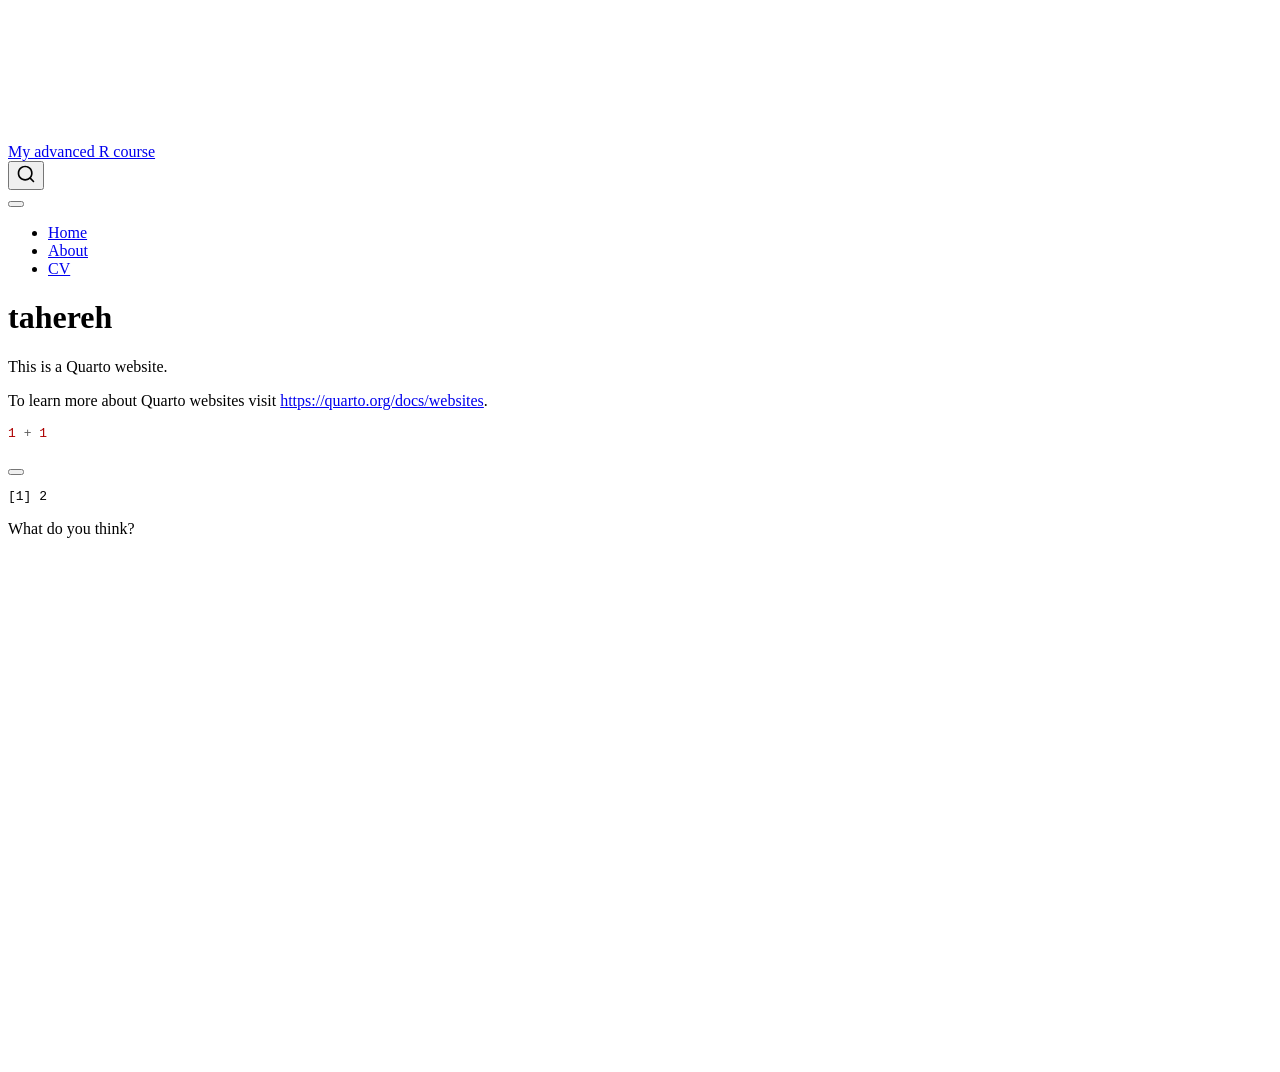
==== index.html @ 50715122 "Built site for gh-pages" ====
<!DOCTYPE html>
<html xmlns="http://www.w3.org/1999/xhtml" lang="en" xml:lang="en"><head>

<meta charset="utf-8">
<meta name="generator" content="quarto-1.9.32">

<meta name="viewport" content="width=device-width, initial-scale=1.0, user-scalable=yes">


<title>tahereh – My advanced R course</title>
<style>
/* Default styles provided by pandoc.
** See https://pandoc.org/MANUAL.html#variables-for-html for config info.
*/
code{white-space: pre-wrap;}
span.smallcaps{font-variant: small-caps;}
div.columns{display: flex; gap: min(4vw, 1.5em);}
div.column{flex: auto; overflow-x: auto;}
div.hanging-indent{margin-left: 1.5em; text-indent: -1.5em;}
ul.task-list{list-style: none;}
ul.task-list li input[type="checkbox"] {
  width: 0.8em;
  margin: 0 0.8em 0.2em -1em; /* quarto-specific, see https://github.com/quarto-dev/quarto-cli/issues/4556 */ 
  vertical-align: middle;
}
/* CSS for syntax highlighting */
html { -webkit-text-size-adjust: 100%; }
pre > code.sourceCode { white-space: pre; position: relative; }
pre > code.sourceCode > span { display: inline-block; line-height: 1.25; }
pre > code.sourceCode > span:empty { height: 1.2em; }
.sourceCode { overflow: visible; }
code.sourceCode > span { color: inherit; text-decoration: inherit; }
div.sourceCode { margin: 1em 0; }
pre.sourceCode { margin: 0; }
@media screen {
div.sourceCode { overflow: auto; }
}
@media print {
pre > code.sourceCode { white-space: pre-wrap; }
pre > code.sourceCode > span { text-indent: -5em; padding-left: 5em; }
}
pre.numberSource code
  { counter-reset: source-line 0; }
pre.numberSource code > span
  { position: relative; left: -4em; counter-increment: source-line; }
pre.numberSource code > span > a:first-child::before
  { content: counter(source-line);
    position: relative; left: -1em; text-align: right; vertical-align: baseline;
    border: none; display: inline-block;
    -webkit-touch-callout: none; -webkit-user-select: none;
    -khtml-user-select: none; -moz-user-select: none;
    -ms-user-select: none; user-select: none;
    padding: 0 4px; width: 4em;
  }
pre.numberSource { margin-left: 3em;  padding-left: 4px; }
div.sourceCode
  {   }
@media screen {
pre > code.sourceCode > span > a:first-child::before { text-decoration: underline; }
}
</style>


<script src="site_libs/quarto-nav/quarto-nav.js"></script>
<script src="site_libs/quarto-nav/headroom.min.js"></script>
<script src="site_libs/clipboard/clipboard.min.js"></script>
<script src="site_libs/quarto-search/autocomplete.umd.js"></script>
<script src="site_libs/quarto-search/fuse.min.js"></script>
<script src="site_libs/quarto-search/quarto-search.js"></script>
<meta name="quarto:offset" content="./">
<script src="site_libs/quarto-html/quarto.js" type="module"></script>
<script src="site_libs/quarto-html/tabsets/tabsets.js" type="module"></script>
<script src="site_libs/quarto-html/popper.min.js"></script>
<script src="site_libs/quarto-html/tippy.umd.min.js"></script>
<script src="site_libs/quarto-html/anchor.min.js"></script>
<link href="site_libs/quarto-html/tippy.css" rel="stylesheet">
<link href="site_libs/quarto-html/quarto-syntax-highlighting-067f8ab80d092ae3595f7402c2c9b667.css" rel="stylesheet" id="quarto-text-highlighting-styles">
<script src="site_libs/bootstrap/bootstrap.min.js"></script>
<link href="site_libs/bootstrap/bootstrap-icons.css" rel="stylesheet">
<link href="site_libs/bootstrap/bootstrap-a0f9fd0d421825b736dc1bbcbcba2219.min.css" rel="stylesheet" append-hash="true" id="quarto-bootstrap" data-mode="light">
<script id="quarto-search-options" type="application/json">{
  "location": "navbar",
  "copy-button": false,
  "collapse-after": 3,
  "panel-placement": "end",
  "type": "overlay",
  "limit": 50,
  "keyboard-shortcut": [
    "f",
    "/",
    "s"
  ],
  "show-item-context": false,
  "language": {
    "search-no-results-text": "No results",
    "search-matching-documents-text": "matching documents",
    "search-copy-link-title": "Copy link to search",
    "search-hide-matches-text": "Hide additional matches",
    "search-more-match-text": "more match in this document",
    "search-more-matches-text": "more matches in this document",
    "search-clear-button-title": "Clear",
    "search-text-placeholder": "",
    "search-detached-cancel-button-title": "Cancel",
    "search-submit-button-title": "Submit",
    "search-label": "Search"
  }
}</script>


<link rel="stylesheet" href="styles.css">
</head>

<body class="nav-fixed quarto-light">

<div id="quarto-search-results"></div>
  <header id="quarto-header" class="headroom fixed-top">
    <nav class="navbar navbar-expand-lg " data-bs-theme="dark">
      <div class="navbar-container container-fluid">
      <div class="navbar-brand-container mx-auto">
    <a class="navbar-brand" href="./index.html">
    <span class="navbar-title">My advanced R course</span>
    </a>
  </div>
            <div id="quarto-search" class="" title="Search"></div>
          <button class="navbar-toggler" type="button" data-bs-toggle="collapse" data-bs-target="#navbarCollapse" aria-controls="navbarCollapse" role="menu" aria-expanded="false" aria-label="Toggle navigation" onclick="if (window.quartoToggleHeadroom) { window.quartoToggleHeadroom(); }">
  <span class="navbar-toggler-icon"></span>
</button>
          <div class="collapse navbar-collapse" id="navbarCollapse">
            <ul class="navbar-nav navbar-nav-scroll me-auto">
  <li class="nav-item">
    <a class="nav-link active" href="./index.html" aria-current="page"> 
<span class="menu-text">Home</span></a>
  </li>  
  <li class="nav-item">
    <a class="nav-link" href="./about.html"> 
<span class="menu-text">About</span></a>
  </li>  
  <li class="nav-item">
    <a class="nav-link" href="./cv.html"> 
<span class="menu-text">CV</span></a>
  </li>  
</ul>
          </div> <!-- /navcollapse -->
            <div class="quarto-navbar-tools">
</div>
      </div> <!-- /container-fluid -->
    </nav>
</header>
<!-- content -->
<div id="quarto-content" class="quarto-container page-columns page-rows-contents page-layout-article page-navbar">
<!-- sidebar -->
<!-- margin-sidebar -->
    <div id="quarto-margin-sidebar" class="sidebar margin-sidebar zindex-bottom">
        
    </div>
<!-- main -->
<main class="content" id="quarto-document-content">

<header id="title-block-header" class="quarto-title-block default">
<div class="quarto-title">
<h1 class="title">tahereh</h1>
</div>



<div class="quarto-title-meta">

    
  
    
  </div>
  


</header>


<p>This is a Quarto website.</p>
<p>To learn more about Quarto websites visit <a href="https://quarto.org/docs/websites" class="uri">https://quarto.org/docs/websites</a>.</p>
<div class="cell">
<div class="code-copy-outer-scaffold"><div class="sourceCode cell-code" id="cb1"><pre class="sourceCode r code-with-copy"><code class="sourceCode r"><span id="cb1-1"><a href="#cb1-1" aria-hidden="true" tabindex="-1"></a><span class="dv">1</span> <span class="sc">+</span> <span class="dv">1</span></span></code></pre></div><button title="Copy to Clipboard" class="code-copy-button"><i class="bi"></i></button></div>
<div class="cell-output cell-output-stdout">
<pre><code>[1] 2</code></pre>
</div>
</div>
<p>What do you think?</p>



</main> <!-- /main -->
<script id="quarto-html-after-body" type="application/javascript">
  window.document.addEventListener("DOMContentLoaded", function (event) {
    const icon = "";
    const anchorJS = new window.AnchorJS();
    anchorJS.options = {
      placement: 'right',
      icon: icon
    };
    anchorJS.add('.anchored');
    const isCodeAnnotation = (el) => {
      for (const clz of el.classList) {
        if (clz.startsWith('code-annotation-')) {                     
          return true;
        }
      }
      return false;
    }
    const onCopySuccess = function(e) {
      // button target
      const button = e.trigger;
      // don't keep focus
      button.blur();
      // flash "checked"
      button.classList.add('code-copy-button-checked');
      var currentTitle = button.getAttribute("title");
      button.setAttribute("title", "Copied!");
      let tooltip;
      if (window.bootstrap) {
        button.setAttribute("data-bs-toggle", "tooltip");
        button.setAttribute("data-bs-placement", "left");
        button.setAttribute("data-bs-title", "Copied!");
        tooltip = new bootstrap.Tooltip(button, 
          { trigger: "manual", 
            customClass: "code-copy-button-tooltip",
            offset: [0, -8]});
        tooltip.show();    
      }
      setTimeout(function() {
        if (tooltip) {
          tooltip.hide();
          button.removeAttribute("data-bs-title");
          button.removeAttribute("data-bs-toggle");
          button.removeAttribute("data-bs-placement");
        }
        button.setAttribute("title", currentTitle);
        button.classList.remove('code-copy-button-checked');
      }, 1000);
      // clear code selection
      e.clearSelection();
    }
    const getTextToCopy = function(trigger) {
      const outerScaffold = trigger.parentElement.cloneNode(true);
      const codeEl = outerScaffold.querySelector('code');
      for (const childEl of codeEl.children) {
        if (isCodeAnnotation(childEl)) {
          childEl.remove();
        }
      }
      return codeEl.innerText;
    }
    const clipboard = new window.ClipboardJS('.code-copy-button:not([data-in-quarto-modal])', {
      text: getTextToCopy
    });
    clipboard.on('success', onCopySuccess);
    if (window.document.getElementById('quarto-embedded-source-code-modal')) {
      const clipboardModal = new window.ClipboardJS('.code-copy-button[data-in-quarto-modal]', {
        text: getTextToCopy,
        container: window.document.getElementById('quarto-embedded-source-code-modal')
      });
      clipboardModal.on('success', onCopySuccess);
    }
      var localhostRegex = new RegExp(/^(?:http|https):\/\/localhost\:?[0-9]*\//);
      var mailtoRegex = new RegExp(/^mailto:/);
        var filterRegex = new RegExp('/' + window.location.host + '/');
      var isInternal = (href) => {
          return filterRegex.test(href) || localhostRegex.test(href) || mailtoRegex.test(href);
      }
      // Inspect non-navigation links and adorn them if external
     var links = window.document.querySelectorAll('a[href]:not(.nav-link):not(.navbar-brand):not(.toc-action):not(.sidebar-link):not(.sidebar-item-toggle):not(.pagination-link):not(.no-external):not([aria-hidden]):not(.dropdown-item):not(.quarto-navigation-tool):not(.about-link)');
      for (var i=0; i<links.length; i++) {
        const link = links[i];
        if (!isInternal(link.href)) {
          // undo the damage that might have been done by quarto-nav.js in the case of
          // links that we want to consider external
          if (link.dataset.originalHref !== undefined) {
            link.href = link.dataset.originalHref;
          }
        }
      }
    function tippyHover(el, contentFn, onTriggerFn, onUntriggerFn) {
      const config = {
        allowHTML: true,
        maxWidth: 500,
        delay: 100,
        arrow: false,
        appendTo: function(el) {
            return el.parentElement;
        },
        interactive: true,
        interactiveBorder: 10,
        theme: 'quarto',
        placement: 'bottom-start',
      };
      if (contentFn) {
        config.content = contentFn;
      }
      if (onTriggerFn) {
        config.onTrigger = onTriggerFn;
      }
      if (onUntriggerFn) {
        config.onUntrigger = onUntriggerFn;
      }
      window.tippy(el, config); 
    }
    const noterefs = window.document.querySelectorAll('a[role="doc-noteref"]');
    for (var i=0; i<noterefs.length; i++) {
      const ref = noterefs[i];
      tippyHover(ref, function() {
        // use id or data attribute instead here
        let href = ref.getAttribute('data-footnote-href') || ref.getAttribute('href');
        try { href = new URL(href).hash; } catch {}
        const id = href.replace(/^#\/?/, "");
        const note = window.document.getElementById(id);
        if (note) {
          return note.innerHTML;
        } else {
          return "";
        }
      });
    }
    const xrefs = window.document.querySelectorAll('a.quarto-xref');
    const processXRef = (id, note) => {
      // Strip column container classes
      const stripColumnClz = (el) => {
        el.classList.remove("page-full", "page-columns");
        if (el.children) {
          for (const child of el.children) {
            stripColumnClz(child);
          }
        }
      }
      stripColumnClz(note)
      if (id === null || id.startsWith('sec-')) {
        // Special case sections, only their first couple elements
        const container = document.createElement("div");
        if (note.children && note.children.length > 2) {
          container.appendChild(note.children[0].cloneNode(true));
          for (let i = 1; i < note.children.length; i++) {
            const child = note.children[i];
            if (child.tagName === "P" && child.innerText === "") {
              continue;
            } else {
              container.appendChild(child.cloneNode(true));
              break;
            }
          }
          if (window.Quarto?.typesetMath) {
            window.Quarto.typesetMath(container);
          }
          return container.innerHTML
        } else {
          if (window.Quarto?.typesetMath) {
            window.Quarto.typesetMath(note);
          }
          return note.innerHTML;
        }
      } else {
        // Remove any anchor links if they are present
        const anchorLink = note.querySelector('a.anchorjs-link');
        if (anchorLink) {
          anchorLink.remove();
        }
        if (window.Quarto?.typesetMath) {
          window.Quarto.typesetMath(note);
        }
        if (note.classList.contains("callout")) {
          return note.outerHTML;
        } else {
          return note.innerHTML;
        }
      }
    }
    for (var i=0; i<xrefs.length; i++) {
      const xref = xrefs[i];
      tippyHover(xref, undefined, function(instance) {
        instance.disable();
        let url = xref.getAttribute('href');
        let hash = undefined; 
        if (url.startsWith('#')) {
          hash = url;
        } else {
          try { hash = new URL(url).hash; } catch {}
        }
        if (hash) {
          const id = hash.replace(/^#\/?/, "");
          const note = window.document.getElementById(id);
          if (note !== null) {
            try {
              const html = processXRef(id, note.cloneNode(true));
              instance.setContent(html);
            } finally {
              instance.enable();
              instance.show();
            }
          } else {
            // See if we can fetch this
            fetch(url.split('#')[0])
            .then(res => res.text())
            .then(html => {
              const parser = new DOMParser();
              const htmlDoc = parser.parseFromString(html, "text/html");
              const note = htmlDoc.getElementById(id);
              if (note !== null) {
                const html = processXRef(id, note);
                instance.setContent(html);
              } 
            }).finally(() => {
              instance.enable();
              instance.show();
            });
          }
        } else {
          // See if we can fetch a full url (with no hash to target)
          // This is a special case and we should probably do some content thinning / targeting
          fetch(url)
          .then(res => res.text())
          .then(html => {
            const parser = new DOMParser();
            const htmlDoc = parser.parseFromString(html, "text/html");
            const note = htmlDoc.querySelector('main.content');
            if (note !== null) {
              // This should only happen for chapter cross references
              // (since there is no id in the URL)
              // remove the first header
              if (note.children.length > 0 && note.children[0].tagName === "HEADER") {
                note.children[0].remove();
              }
              const html = processXRef(null, note);
              instance.setContent(html);
            } 
          }).finally(() => {
            instance.enable();
            instance.show();
          });
        }
      }, function(instance) {
      });
    }
        let selectedAnnoteEl;
        const selectorForAnnotation = ( cell, annotation) => {
          let cellAttr = 'data-code-cell="' + cell + '"';
          let lineAttr = 'data-code-annotation="' +  annotation + '"';
          const selector = 'span[' + cellAttr + '][' + lineAttr + ']';
          return selector;
        }
        const selectCodeLines = (annoteEl) => {
          const doc = window.document;
          const targetCell = annoteEl.getAttribute("data-target-cell");
          const targetAnnotation = annoteEl.getAttribute("data-target-annotation");
          const annoteSpan = window.document.querySelector(selectorForAnnotation(targetCell, targetAnnotation));
          const lines = annoteSpan.getAttribute("data-code-lines").split(",");
          const lineIds = lines.map((line) => {
            return targetCell + "-" + line;
          })
          let top = null;
          let height = null;
          let parent = null;
          if (lineIds.length > 0) {
              //compute the position of the single el (top and bottom and make a div)
              const el = window.document.getElementById(lineIds[0]);
              top = el.offsetTop;
              height = el.offsetHeight;
              parent = el.parentElement.parentElement;
            if (lineIds.length > 1) {
              const lastEl = window.document.getElementById(lineIds[lineIds.length - 1]);
              const bottom = lastEl.offsetTop + lastEl.offsetHeight;
              height = bottom - top;
            }
            if (top !== null && height !== null && parent !== null) {
              // cook up a div (if necessary) and position it 
              let div = window.document.getElementById("code-annotation-line-highlight");
              if (div === null) {
                div = window.document.createElement("div");
                div.setAttribute("id", "code-annotation-line-highlight");
                div.style.position = 'absolute';
                parent.appendChild(div);
              }
              div.style.top = top - 2 + "px";
              div.style.height = height + 4 + "px";
              div.style.left = 0;
              let gutterDiv = window.document.getElementById("code-annotation-line-highlight-gutter");
              if (gutterDiv === null) {
                gutterDiv = window.document.createElement("div");
                gutterDiv.setAttribute("id", "code-annotation-line-highlight-gutter");
                gutterDiv.style.position = 'absolute';
                const codeCell = window.document.getElementById(targetCell);
                const gutter = codeCell.querySelector('.code-annotation-gutter');
                gutter.appendChild(gutterDiv);
              }
              gutterDiv.style.top = top - 2 + "px";
              gutterDiv.style.height = height + 4 + "px";
            }
            selectedAnnoteEl = annoteEl;
          }
        };
        const unselectCodeLines = () => {
          const elementsIds = ["code-annotation-line-highlight", "code-annotation-line-highlight-gutter"];
          elementsIds.forEach((elId) => {
            const div = window.document.getElementById(elId);
            if (div) {
              div.remove();
            }
          });
          selectedAnnoteEl = undefined;
        };
          // Handle positioning of the toggle
      window.addEventListener(
        "resize",
        throttle(() => {
          elRect = undefined;
          if (selectedAnnoteEl) {
            selectCodeLines(selectedAnnoteEl);
          }
        }, 10)
      );
      function throttle(fn, ms) {
      let throttle = false;
      let timer;
        return (...args) => {
          if(!throttle) { // first call gets through
              fn.apply(this, args);
              throttle = true;
          } else { // all the others get throttled
              if(timer) clearTimeout(timer); // cancel #2
              timer = setTimeout(() => {
                fn.apply(this, args);
                timer = throttle = false;
              }, ms);
          }
        };
      }
        // Attach click handler to the DT
        const annoteDls = window.document.querySelectorAll('dt[data-target-cell]');
        for (const annoteDlNode of annoteDls) {
          annoteDlNode.addEventListener('click', (event) => {
            const clickedEl = event.target;
            if (clickedEl !== selectedAnnoteEl) {
              unselectCodeLines();
              const activeEl = window.document.querySelector('dt[data-target-cell].code-annotation-active');
              if (activeEl) {
                activeEl.classList.remove('code-annotation-active');
              }
              selectCodeLines(clickedEl);
              clickedEl.classList.add('code-annotation-active');
            } else {
              // Unselect the line
              unselectCodeLines();
              clickedEl.classList.remove('code-annotation-active');
            }
          });
        }
    const findCites = (el) => {
      const parentEl = el.parentElement;
      if (parentEl) {
        const cites = parentEl.dataset.cites;
        if (cites) {
          return {
            el,
            cites: cites.split(' ')
          };
        } else {
          return findCites(el.parentElement)
        }
      } else {
        return undefined;
      }
    };
    var bibliorefs = window.document.querySelectorAll('a[role="doc-biblioref"]');
    for (var i=0; i<bibliorefs.length; i++) {
      const ref = bibliorefs[i];
      const citeInfo = findCites(ref);
      if (citeInfo) {
        tippyHover(citeInfo.el, function() {
          var popup = window.document.createElement('div');
          citeInfo.cites.forEach(function(cite) {
            var citeDiv = window.document.createElement('div');
            citeDiv.classList.add('hanging-indent');
            citeDiv.classList.add('csl-entry');
            var biblioDiv = window.document.getElementById('ref-' + cite);
            if (biblioDiv) {
              citeDiv.innerHTML = biblioDiv.innerHTML;
            }
            popup.appendChild(citeDiv);
          });
          return popup.innerHTML;
        });
      }
    }
  });
  </script>
</div> <!-- /content -->




</body></html>
---- site_libs/quarto-html/tippy.css ----
.tippy-box[data-animation=fade][data-state=hidden]{opacity:0}[data-tippy-root]{max-width:calc(100vw - 10px)}.tippy-box{position:relative;background-color:#333;color:#fff;border-radius:4px;font-size:14px;line-height:1.4;white-space:normal;outline:0;transition-property:transform,visibility,opacity}.tippy-box[data-placement^=top]>.tippy-arrow{bottom:0}.tippy-box[data-placement^=top]>.tippy-arrow:before{bottom:-7px;left:0;border-width:8px 8px 0;border-top-color:initial;transform-origin:center top}.tippy-box[data-placement^=bottom]>.tippy-arrow{top:0}.tippy-box[data-placement^=bottom]>.tippy-arrow:before{top:-7px;left:0;border-width:0 8px 8px;border-bottom-color:initial;transform-origin:center bottom}.tippy-box[data-placement^=left]>.tippy-arrow{right:0}.tippy-box[data-placement^=left]>.tippy-arrow:before{border-width:8px 0 8px 8px;border-left-color:initial;right:-7px;transform-origin:center left}.tippy-box[data-placement^=right]>.tippy-arrow{left:0}.tippy-box[data-placement^=right]>.tippy-arrow:before{left:-7px;border-width:8px 8px 8px 0;border-right-color:initial;transform-origin:center right}.tippy-box[data-inertia][data-state=visible]{transition-timing-function:cubic-bezier(.54,1.5,.38,1.11)}.tippy-arrow{width:16px;height:16px;color:#333}.tippy-arrow:before{content:"";position:absolute;border-color:transparent;border-style:solid}.tippy-content{position:relative;padding:5px 9px;z-index:1}
---- site_libs/quarto-html/quarto-syntax-highlighting-067f8ab80d092ae3595f7402c2c9b667.css ----
/* quarto syntax highlight colors */
:root {
  --quarto-hl-ot-color: #003B4F;
  --quarto-hl-at-color: #657422;
  --quarto-hl-ss-color: #20794D;
  --quarto-hl-an-color: #5E5E5E;
  --quarto-hl-fu-color: #4758AB;
  --quarto-hl-st-color: #20794D;
  --quarto-hl-cf-color: #003B4F;
  --quarto-hl-op-color: #5E5E5E;
  --quarto-hl-er-color: #AD0000;
  --quarto-hl-bn-color: #AD0000;
  --quarto-hl-al-color: #AD0000;
  --quarto-hl-va-color: #111111;
  --quarto-hl-bu-color: inherit;
  --quarto-hl-ex-color: inherit;
  --quarto-hl-pp-color: #AD0000;
  --quarto-hl-in-color: #5E5E5E;
  --quarto-hl-vs-color: #20794D;
  --quarto-hl-wa-color: #5E5E5E;
  --quarto-hl-do-color: #5E5E5E;
  --quarto-hl-im-color: #00769E;
  --quarto-hl-ch-color: #20794D;
  --quarto-hl-dt-color: #AD0000;
  --quarto-hl-fl-color: #AD0000;
  --quarto-hl-co-color: #5E5E5E;
  --quarto-hl-cv-color: #5E5E5E;
  --quarto-hl-cn-color: #8f5902;
  --quarto-hl-sc-color: #5E5E5E;
  --quarto-hl-dv-color: #AD0000;
  --quarto-hl-kw-color: #003B4F;
}

/* other quarto variables */
:root {
  --quarto-font-monospace: SFMono-Regular, Menlo, Monaco, Consolas, "Liberation Mono", "Courier New", monospace;
}

/* syntax highlight based on Pandoc's rules */
pre > code.sourceCode > span {
  color: #003B4F;
}

code.sourceCode > span {
  color: #003B4F;
}

div.sourceCode,
div.sourceCode pre.sourceCode {
  color: #003B4F;
}

/* Normal */
code span {
  color: #003B4F;
}

/* Alert */
code span.al {
  color: #AD0000;
  font-style: inherit;
}

/* Annotation */
code span.an {
  color: #5E5E5E;
  font-style: inherit;
}

/* Attribute */
code span.at {
  color: #657422;
  font-style: inherit;
}

/* BaseN */
code span.bn {
  color: #AD0000;
  font-style: inherit;
}

/* BuiltIn */
code span.bu {
  font-style: inherit;
}

/* ControlFlow */
code span.cf {
  color: #003B4F;
  font-weight: bold;
  font-style: inherit;
}

/* Char */
code span.ch {
  color: #20794D;
  font-style: inherit;
}

/* Constant */
code span.cn {
  color: #8f5902;
  font-style: inherit;
}

/* Comment */
code span.co {
  color: #5E5E5E;
  font-style: inherit;
}

/* CommentVar */
code span.cv {
  color: #5E5E5E;
  font-style: italic;
}

/* Documentation */
code span.do {
  color: #5E5E5E;
  font-style: italic;
}

/* DataType */
code span.dt {
  color: #AD0000;
  font-style: inherit;
}

/* DecVal */
code span.dv {
  color: #AD0000;
  font-style: inherit;
}

/* Error */
code span.er {
  color: #AD0000;
  font-style: inherit;
}

/* Extension */
code span.ex {
  font-style: inherit;
}

/* Float */
code span.fl {
  color: #AD0000;
  font-style: inherit;
}

/* Function */
code span.fu {
  color: #4758AB;
  font-style: inherit;
}

/* Import */
code span.im {
  color: #00769E;
  font-style: inherit;
}

/* Information */
code span.in {
  color: #5E5E5E;
  font-style: inherit;
}

/* Keyword */
code span.kw {
  color: #003B4F;
  font-weight: bold;
  font-style: inherit;
}

/* Operator */
code span.op {
  color: #5E5E5E;
  font-style: inherit;
}

/* Other */
code span.ot {
  color: #003B4F;
  font-style: inherit;
}

/* Preprocessor */
code span.pp {
  color: #AD0000;
  font-style: inherit;
}

/* SpecialChar */
code span.sc {
  color: #5E5E5E;
  font-style: inherit;
}

/* SpecialString */
code span.ss {
  color: #20794D;
  font-style: inherit;
}

/* String */
code span.st {
  color: #20794D;
  font-style: inherit;
}

/* Variable */
code span.va {
  color: #111111;
  font-style: inherit;
}

/* VerbatimString */
code span.vs {
  color: #20794D;
  font-style: inherit;
}

/* Warning */
code span.wa {
  color: #5E5E5E;
  font-style: italic;
}

.prevent-inlining {
  content: "</";
}

/*# sourceMappingURL=a5a4cf37d387095e188c0de21a92ae1b.css.map */
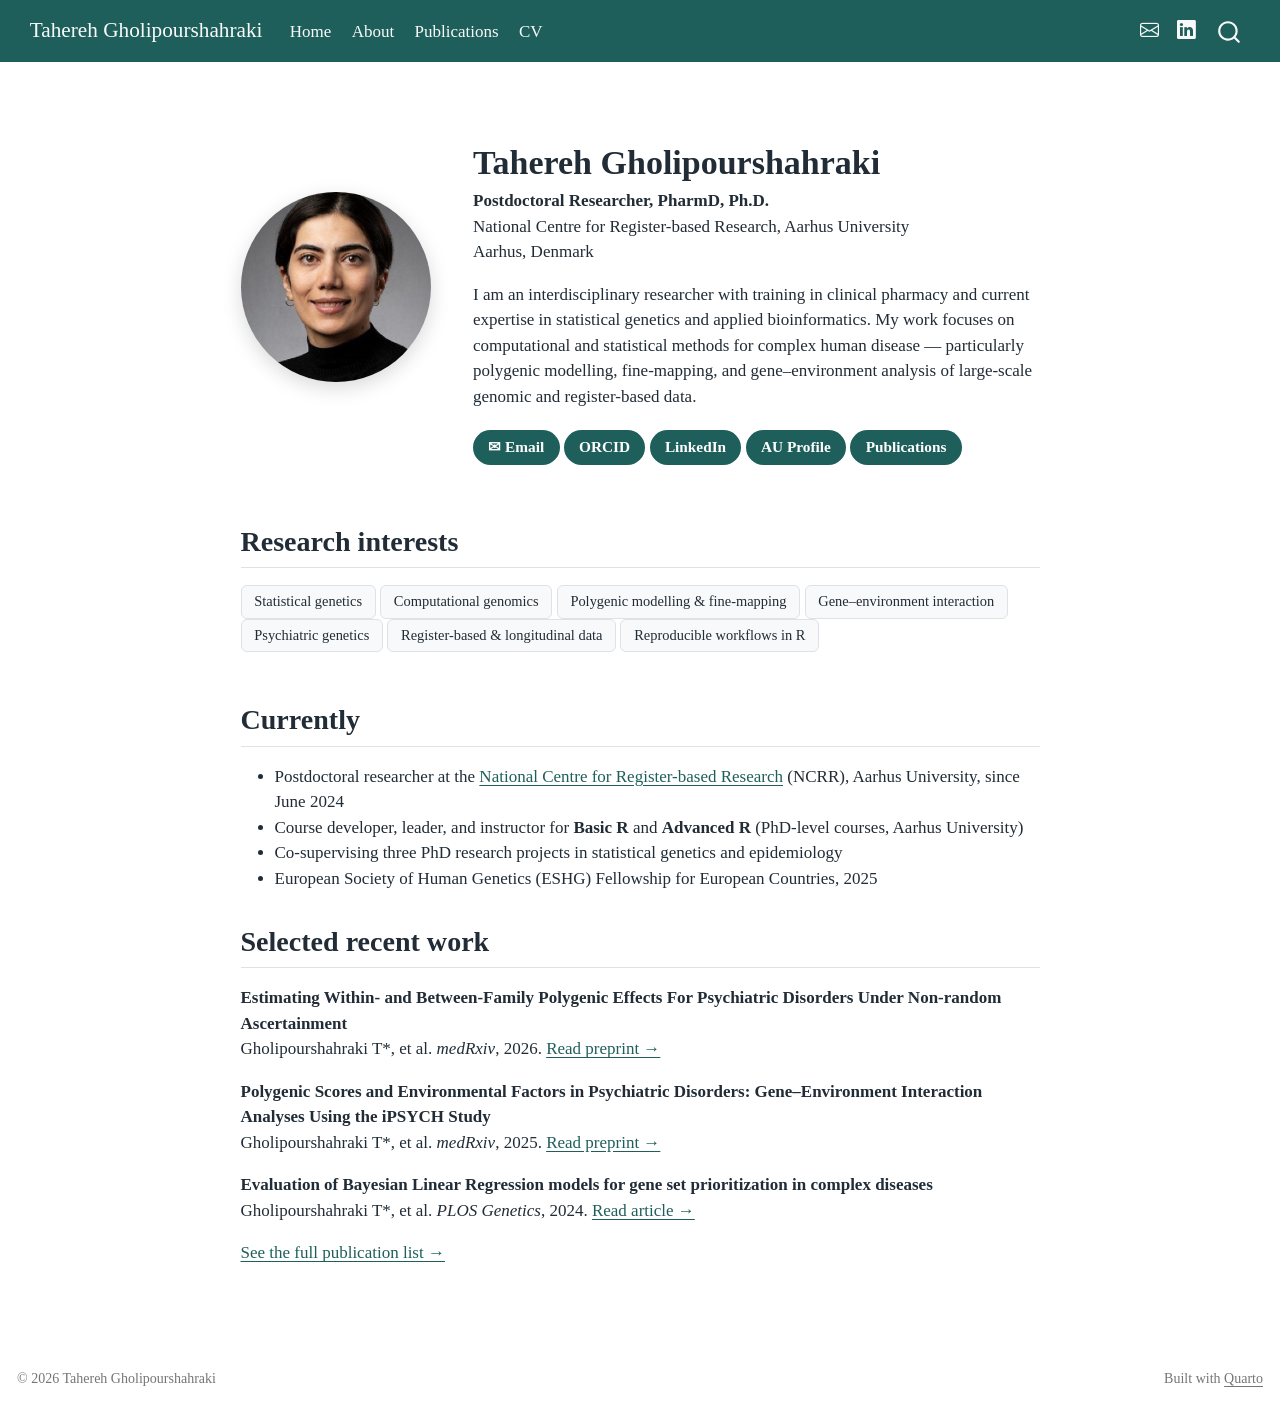
==== commit 0c25c176: "Built site for gh-pages" ====
--- a/index.html
+++ b/index.html
@@ -7,7 +7,7 @@
 <meta name="viewport" content="width=device-width, initial-scale=1.0, user-scalable=yes">
 
 
-<title>tahereh – My advanced R course</title>
+<title>Tahereh Gholipourshahraki — Postdoctoral Researcher – Tahereh Gholipourshahraki</title>
 <style>
 /* Default styles provided by pandoc.
 ** See https://pandoc.org/MANUAL.html#variables-for-html for config info.
@@ -23,41 +23,6 @@
   margin: 0 0.8em 0.2em -1em; /* quarto-specific, see https://github.com/quarto-dev/quarto-cli/issues/4556 */ 
   vertical-align: middle;
 }
-/* CSS for syntax highlighting */
-html { -webkit-text-size-adjust: 100%; }
-pre > code.sourceCode { white-space: pre; position: relative; }
-pre > code.sourceCode > span { display: inline-block; line-height: 1.25; }
-pre > code.sourceCode > span:empty { height: 1.2em; }
-.sourceCode { overflow: visible; }
-code.sourceCode > span { color: inherit; text-decoration: inherit; }
-div.sourceCode { margin: 1em 0; }
-pre.sourceCode { margin: 0; }
-@media screen {
-div.sourceCode { overflow: auto; }
-}
-@media print {
-pre > code.sourceCode { white-space: pre-wrap; }
-pre > code.sourceCode > span { text-indent: -5em; padding-left: 5em; }
-}
-pre.numberSource code
-  { counter-reset: source-line 0; }
-pre.numberSource code > span
-  { position: relative; left: -4em; counter-increment: source-line; }
-pre.numberSource code > span > a:first-child::before
-  { content: counter(source-line);
-    position: relative; left: -1em; text-align: right; vertical-align: baseline;
-    border: none; display: inline-block;
-    -webkit-touch-callout: none; -webkit-user-select: none;
-    -khtml-user-select: none; -moz-user-select: none;
-    -ms-user-select: none; user-select: none;
-    padding: 0 4px; width: 4em;
-  }
-pre.numberSource { margin-left: 3em;  padding-left: 4px; }
-div.sourceCode
-  {   }
-@media screen {
-pre > code.sourceCode > span > a:first-child::before { text-decoration: underline; }
-}
 </style>
 
 
@@ -74,10 +39,14 @@
 <script src="site_libs/quarto-html/tippy.umd.min.js"></script>
 <script src="site_libs/quarto-html/anchor.min.js"></script>
 <link href="site_libs/quarto-html/tippy.css" rel="stylesheet">
-<link href="site_libs/quarto-html/quarto-syntax-highlighting-067f8ab80d092ae3595f7402c2c9b667.css" rel="stylesheet" id="quarto-text-highlighting-styles">
+<link href="site_libs/quarto-html/quarto-syntax-highlighting-067f8ab80d092ae3595f7402c2c9b667.css" rel="stylesheet" class="quarto-color-scheme" id="quarto-text-highlighting-styles">
+<link href="site_libs/quarto-html/quarto-syntax-highlighting-dark-ca1cb3032aa6b9181247695f27e2facc.css" rel="stylesheet" class="quarto-color-scheme quarto-color-alternate" id="quarto-text-highlighting-styles">
+<link href="site_libs/quarto-html/quarto-syntax-highlighting-067f8ab80d092ae3595f7402c2c9b667.css" rel="stylesheet" class="quarto-color-scheme-extra" id="quarto-text-highlighting-styles">
 <script src="site_libs/bootstrap/bootstrap.min.js"></script>
 <link href="site_libs/bootstrap/bootstrap-icons.css" rel="stylesheet">
-<link href="site_libs/bootstrap/bootstrap-a0f9fd0d421825b736dc1bbcbcba2219.min.css" rel="stylesheet" append-hash="true" id="quarto-bootstrap" data-mode="light">
+<link href="site_libs/bootstrap/bootstrap-13e12f484c16c1adc8fa2981fabf881d.min.css" rel="stylesheet" append-hash="true" class="quarto-color-scheme" id="quarto-bootstrap" data-mode="light">
+<link href="site_libs/bootstrap/bootstrap-dark-53bca54f1a49d14bb4e6cb03a3f02308.min.css" rel="stylesheet" append-hash="true" class="quarto-color-scheme quarto-color-alternate" id="quarto-bootstrap" data-mode="light">
+<link href="site_libs/bootstrap/bootstrap-13e12f484c16c1adc8fa2981fabf881d.min.css" rel="stylesheet" append-hash="true" class="quarto-color-scheme-extra" id="quarto-bootstrap" data-mode="light">
 <script id="quarto-search-options" type="application/json">{
   "location": "navbar",
   "copy-button": false,
@@ -105,12 +74,23 @@
     "search-label": "Search"
   }
 }</script>
+<style>html{ scroll-behavior: smooth; }</style>
 
 
 <link rel="stylesheet" href="styles.css">
+<meta property="og:title" content="Tahereh Gholipourshahraki — Postdoctoral Researcher">
+<meta property="og:description" content="Postdoctoral researcher in statistical genetics and computational genomics at Aarhus University.">
+<meta property="og:image" content="https://tahereh-gh.github.io/images/tahereh.jpg">
+<meta property="og:site_name" content="Tahereh Gholipourshahraki">
+<meta property="og:image:alt" content="Portrait of Tahereh Gholipourshahraki">
+<meta name="twitter:title" content="Tahereh Gholipourshahraki — Postdoctoral Researcher">
+<meta name="twitter:description" content="Postdoctoral researcher in statistical genetics and computational genomics at Aarhus University.">
+<meta name="twitter:image" content="https://tahereh-gh.github.io/images/tahereh.jpg">
+<meta name="twitter:image:alt" content="Portrait of Tahereh Gholipourshahraki">
+<meta name="twitter:card" content="summary_large_image">
 </head>
 
-<body class="nav-fixed quarto-light">
+<body class="nav-fixed fullcontent quarto-light">
 
 <div id="quarto-search-results"></div>
   <header id="quarto-header" class="headroom fixed-top">
@@ -118,7 +98,7 @@
       <div class="navbar-container container-fluid">
       <div class="navbar-brand-container mx-auto">
     <a class="navbar-brand" href="./index.html">
-    <span class="navbar-title">My advanced R course</span>
+    <span class="navbar-title">Tahereh Gholipourshahraki</span>
     </a>
   </div>
             <div id="quarto-search" class="" title="Search"></div>
@@ -136,8 +116,24 @@
 <span class="menu-text">About</span></a>
   </li>  
   <li class="nav-item">
+    <a class="nav-link" href="./publications.html"> 
+<span class="menu-text">Publications</span></a>
+  </li>  
+  <li class="nav-item">
     <a class="nav-link" href="./cv.html"> 
 <span class="menu-text">CV</span></a>
+  </li>  
+</ul>
+            <ul class="navbar-nav navbar-nav-scroll ms-auto">
+  <li class="nav-item compact">
+    <a class="nav-link" href="mailto:tgh.ncrr@au.dk"> <i class="bi bi-envelope" role="img" aria-label="Email">
+</i> 
+<span class="menu-text"></span></a>
+  </li>  
+  <li class="nav-item compact">
+    <a class="nav-link" href="https://www.linkedin.com/in/tahereh-gholipour-261675b9/"> <i class="bi bi-linkedin" role="img" aria-label="LinkedIn">
+</i> 
+<span class="menu-text"></span></a>
   </li>  
 </ul>
           </div> <!-- /navcollapse -->
@@ -150,42 +146,55 @@
 <div id="quarto-content" class="quarto-container page-columns page-rows-contents page-layout-article page-navbar">
 <!-- sidebar -->
 <!-- margin-sidebar -->
-    <div id="quarto-margin-sidebar" class="sidebar margin-sidebar zindex-bottom">
-        
-    </div>
+    
 <!-- main -->
-<main class="content" id="quarto-document-content">
-
-<header id="title-block-header" class="quarto-title-block default">
-<div class="quarto-title">
-<h1 class="title">tahereh</h1>
+<main class="content" id="quarto-document-content"><header id="title-block-header" class="quarto-title-block"></header>
+
+
+
+
+<div class="hero">
+<div class="hero-photo">
+<p><img src="images/tahereh.jpg" class="img-fluid" alt="Portrait of Tahereh Gholipourshahraki"></p>
 </div>
-
-
-
-<div class="quarto-title-meta">
-
-    
-  
-    
-  </div>
-  
-
-
-</header>
-
-
-<p>This is a Quarto website.</p>
-<p>To learn more about Quarto websites visit <a href="https://quarto.org/docs/websites" class="uri">https://quarto.org/docs/websites</a>.</p>
-<div class="cell">
-<div class="code-copy-outer-scaffold"><div class="sourceCode cell-code" id="cb1"><pre class="sourceCode r code-with-copy"><code class="sourceCode r"><span id="cb1-1"><a href="#cb1-1" aria-hidden="true" tabindex="-1"></a><span class="dv">1</span> <span class="sc">+</span> <span class="dv">1</span></span></code></pre></div><button title="Copy to Clipboard" class="code-copy-button"><i class="bi"></i></button></div>
-<div class="cell-output cell-output-stdout">
-<pre><code>[1] 2</code></pre>
+<section id="tahereh-gholipourshahraki" class="level1 hero-text">
+<h1>Tahereh Gholipourshahraki</h1>
+<p><strong>Postdoctoral Researcher, PharmD, Ph.D.</strong><br>
+National Centre for Register-based Research, Aarhus University<br>
+Aarhus, Denmark</p>
+<p>I am an interdisciplinary researcher with training in clinical pharmacy and current expertise in statistical genetics and applied bioinformatics. My work focuses on computational and statistical methods for complex human disease — particularly polygenic modelling, fine-mapping, and gene–environment analysis of large-scale genomic and register-based data.</p>
+<div class="links-row">
+<p><a class="link-pill" href="mailto:tgh.ncrr@au.dk">✉ Email</a> <a class="link-pill" href="https://orcid.org/0000-0003-0228-4177">ORCID</a> <a class="link-pill" href="https://www.linkedin.com/in/tahereh-gholipour-261675b9/">LinkedIn</a> <a class="link-pill" href="https://pure.au.dk/portal/en/persons/tgh.ncrr@au.dk">AU Profile</a> <a class="link-pill" href="./publications.html">Publications</a></p>
 </div>
+</section>
 </div>
-<p>What do you think?</p>
-
-
+<section id="research-interests" class="level2">
+<h2 class="anchored" data-anchor-id="research-interests">Research interests</h2>
+<div class="tag-row">
+<p><span class="tag">Statistical genetics</span> <span class="tag">Computational genomics</span> <span class="tag">Polygenic modelling &amp; fine-mapping</span> <span class="tag">Gene–environment interaction</span> <span class="tag">Psychiatric genetics</span> <span class="tag">Register-based &amp; longitudinal data</span> <span class="tag">Reproducible workflows in R</span></p>
+</div>
+</section>
+<section id="currently" class="level2">
+<h2 class="anchored" data-anchor-id="currently">Currently</h2>
+<ul>
+<li>Postdoctoral researcher at the <a href="https://ncrr.au.dk/">National Centre for Register-based Research</a> (NCRR), Aarhus University, since June 2024</li>
+<li>Course developer, leader, and instructor for <strong>Basic R</strong> and <strong>Advanced R</strong> (PhD-level courses, Aarhus University)</li>
+<li>Co-supervising three PhD research projects in statistical genetics and epidemiology</li>
+<li>European Society of Human Genetics (ESHG) Fellowship for European Countries, 2025</li>
+</ul>
+</section>
+<section id="selected-recent-work" class="level2">
+<h2 class="anchored" data-anchor-id="selected-recent-work">Selected recent work</h2>
+<p><strong>Estimating Within- and Between-Family Polygenic Effects For Psychiatric Disorders Under Non-random Ascertainment</strong><br>
+Gholipourshahraki T*, et al.&nbsp;<em>medRxiv</em>, 2026. <a href="https://www.medrxiv.org/content/10.64898/2026.07.28.26359090v1.full">Read preprint →</a></p>
+<p><strong>Polygenic Scores and Environmental Factors in Psychiatric Disorders: Gene–Environment Interaction Analyses Using the iPSYCH Study</strong><br>
+Gholipourshahraki T*, et al.&nbsp;<em>medRxiv</em>, 2025. <a href="https://www.medrxiv.org/content/10.1101/2025.10.07.25337407v1">Read preprint →</a></p>
+<p><strong>Evaluation of Bayesian Linear Regression models for gene set prioritization in complex diseases</strong><br>
+Gholipourshahraki T*, et al.&nbsp;<em>PLOS Genetics</em>, 2024. <a href="https://doi.org/10.1371/journal.pgen.1011463">Read article →</a></p>
+<p><a href="./publications.html">See the full publication list →</a></p>
+
+
+</section>
 
 </main> <!-- /main -->
 <script id="quarto-html-after-body" type="application/javascript">
@@ -261,7 +270,7 @@
     }
       var localhostRegex = new RegExp(/^(?:http|https):\/\/localhost\:?[0-9]*\//);
       var mailtoRegex = new RegExp(/^mailto:/);
-        var filterRegex = new RegExp('/' + window.location.host + '/');
+        var filterRegex = new RegExp("https:\/\/tahereh-gh\.github\.io");
       var isInternal = (href) => {
           return filterRegex.test(href) || localhostRegex.test(href) || mailtoRegex.test(href);
       }
@@ -589,8 +598,22 @@
   });
   </script>
 </div> <!-- /content -->
-
-
-
-
+<footer class="footer">
+  <div class="nav-footer">
+    <div class="nav-footer-left">
+<p>© 2026 Tahereh Gholipourshahraki</p>
+</div>   
+    <div class="nav-footer-center">
+      &nbsp;
+    </div>
+    <div class="nav-footer-right">
+<p>Built with <a href="https://quarto.org">Quarto</a></p>
+</div>
+  </div>
+</footer>
+
+
+
+
+<script src="site_libs/quarto-html/zenscroll-min.js"></script>
 </body></html>
--- a/site_libs/quarto-html/quarto-syntax-highlighting-dark-ca1cb3032aa6b9181247695f27e2facc.css
+++ b/site_libs/quarto-html/quarto-syntax-highlighting-dark-ca1cb3032aa6b9181247695f27e2facc.css
@@ -0,0 +1,219 @@
+/* quarto syntax highlight colors */
+:root {
+  --quarto-hl-al-color: #f07178;
+  --quarto-hl-an-color: #d4d0ab;
+  --quarto-hl-at-color: #00e0e0;
+  --quarto-hl-bn-color: #d4d0ab;
+  --quarto-hl-bu-color: #abe338;
+  --quarto-hl-ch-color: #abe338;
+  --quarto-hl-co-color: #f8f8f2;
+  --quarto-hl-cv-color: #ffd700;
+  --quarto-hl-cn-color: #ffd700;
+  --quarto-hl-cf-color: #ffa07a;
+  --quarto-hl-dt-color: #ffa07a;
+  --quarto-hl-dv-color: #d4d0ab;
+  --quarto-hl-do-color: #f8f8f2;
+  --quarto-hl-er-color: #f07178;
+  --quarto-hl-ex-color: #00e0e0;
+  --quarto-hl-fl-color: #d4d0ab;
+  --quarto-hl-fu-color: #ffa07a;
+  --quarto-hl-im-color: #abe338;
+  --quarto-hl-in-color: #d4d0ab;
+  --quarto-hl-kw-color: #ffa07a;
+  --quarto-hl-op-color: #ffa07a;
+  --quarto-hl-ot-color: #00e0e0;
+  --quarto-hl-pp-color: #dcc6e0;
+  --quarto-hl-re-color: #00e0e0;
+  --quarto-hl-sc-color: #abe338;
+  --quarto-hl-ss-color: #abe338;
+  --quarto-hl-st-color: #abe338;
+  --quarto-hl-va-color: #00e0e0;
+  --quarto-hl-vs-color: #abe338;
+  --quarto-hl-wa-color: #dcc6e0;
+}
+
+/* other quarto variables */
+:root {
+  --quarto-font-monospace: SFMono-Regular, Menlo, Monaco, Consolas, "Liberation Mono", "Courier New", monospace;
+}
+
+/* syntax highlight based on Pandoc's rules */
+pre > code.sourceCode > span {
+  color: #f8f8f2;
+}
+
+code.sourceCode > span {
+  color: #f8f8f2;
+}
+
+div.sourceCode,
+div.sourceCode pre.sourceCode {
+  color: #f8f8f2;
+}
+
+/* Normal */
+code span {
+  color: #f8f8f2;
+}
+
+/* Alert */
+code span.al {
+  color: #f07178;
+}
+
+/* Annotation */
+code span.an {
+  color: #d4d0ab;
+}
+
+/* Attribute */
+code span.at {
+  color: #00e0e0;
+}
+
+/* BaseN */
+code span.bn {
+  color: #d4d0ab;
+}
+
+/* BuiltIn */
+code span.bu {
+  color: #abe338;
+}
+
+/* ControlFlow */
+code span.cf {
+  font-weight: bold;
+  color: #ffa07a;
+}
+
+/* Char */
+code span.ch {
+  color: #abe338;
+}
+
+/* Constant */
+code span.cn {
+  color: #ffd700;
+}
+
+/* Comment */
+code span.co {
+  font-style: italic;
+  color: #f8f8f2;
+}
+
+/* CommentVar */
+code span.cv {
+  color: #ffd700;
+}
+
+/* Documentation */
+code span.do {
+  color: #f8f8f2;
+}
+
+/* DataType */
+code span.dt {
+  color: #ffa07a;
+}
+
+/* DecVal */
+code span.dv {
+  color: #d4d0ab;
+}
+
+/* Error */
+code span.er {
+  color: #f07178;
+  text-decoration: underline;
+}
+
+/* Extension */
+code span.ex {
+  font-weight: bold;
+  color: #00e0e0;
+}
+
+/* Float */
+code span.fl {
+  color: #d4d0ab;
+}
+
+/* Function */
+code span.fu {
+  color: #ffa07a;
+}
+
+/* Import */
+code span.im {
+  color: #abe338;
+}
+
+/* Information */
+code span.in {
+  color: #d4d0ab;
+}
+
+/* Keyword */
+code span.kw {
+  font-weight: bold;
+  color: #ffa07a;
+}
+
+/* Operator */
+code span.op {
+  color: #ffa07a;
+}
+
+/* Other */
+code span.ot {
+  color: #00e0e0;
+}
+
+/* Preprocessor */
+code span.pp {
+  color: #dcc6e0;
+}
+
+/* RegionMarker */
+code span.re {
+  background-color: #f8f8f2;
+  color: #00e0e0;
+}
+
+/* SpecialChar */
+code span.sc {
+  color: #abe338;
+}
+
+/* SpecialString */
+code span.ss {
+  color: #abe338;
+}
+
+/* String */
+code span.st {
+  color: #abe338;
+}
+
+/* Variable */
+code span.va {
+  color: #00e0e0;
+}
+
+/* VerbatimString */
+code span.vs {
+  color: #abe338;
+}
+
+/* Warning */
+code span.wa {
+  color: #dcc6e0;
+}
+
+.prevent-inlining {
+  content: "</";
+}
+
+/*# sourceMappingURL=5468c00f2258d02c5496e5d2350c1c34.css.map */
--- a/styles.css
+++ b/styles.css
@@ -0,0 +1,91 @@
+/* ---------- Hero (homepage) ---------- */
+.hero {
+  display: flex;
+  align-items: center;
+  gap: 2.5rem;
+  margin: 0.5rem 0 2.5rem 0;
+  flex-wrap: wrap;
+}
+
+.hero-photo img {
+  width: 190px;
+  height: 190px;
+  border-radius: 50%;
+  object-fit: cover;
+  box-shadow: 0 6px 20px rgba(0, 0, 0, 0.15);
+}
+
+.hero-text {
+  flex: 1 1 380px;
+  min-width: 280px;
+}
+
+.hero-text h1 {
+  margin-bottom: 0.25rem;
+}
+
+/* ---------- Pill links ---------- */
+.links-row {
+  display: flex;
+  flex-wrap: wrap;
+  gap: 0.6rem;
+  margin-top: 1.25rem;
+}
+
+.link-pill {
+  display: inline-block;
+  padding: 0.35rem 0.9rem;
+  border-radius: 999px;
+  background-color: var(--bs-primary, #1f5f5b);
+  color: #fff !important;
+  text-decoration: none !important;
+  font-size: 0.9rem;
+  font-weight: 600;
+  transition: opacity 0.15s ease;
+}
+
+.link-pill:hover {
+  opacity: 0.85;
+}
+
+/* ---------- Tags ---------- */
+.tag-row {
+  display: flex;
+  flex-wrap: wrap;
+  gap: 0.5rem;
+  margin: 1rem 0 2rem 0;
+}
+
+.tag {
+  display: inline-block;
+  padding: 0.3rem 0.75rem;
+  border-radius: 6px;
+  background-color: var(--bs-tertiary-bg, #f4f6f7);
+  border: 1px solid var(--bs-border-color, #dfe4e6);
+  font-size: 0.85rem;
+}
+
+/* ---------- CV intro block ---------- */
+.cv-intro {
+  padding: 1rem 1.25rem;
+  background-color: var(--bs-tertiary-bg, #f4f6f7);
+  border-left: 4px solid var(--bs-primary, #1f5f5b);
+  border-radius: 4px;
+  margin-bottom: 1.5rem;
+}
+
+.cv-intro > p:last-child {
+  margin-bottom: 0;
+}
+
+/* ---------- Small screens ---------- */
+@media (max-width: 576px) {
+  .hero {
+    flex-direction: column;
+    text-align: center;
+  }
+  .links-row,
+  .tag-row {
+    justify-content: center;
+  }
+}
